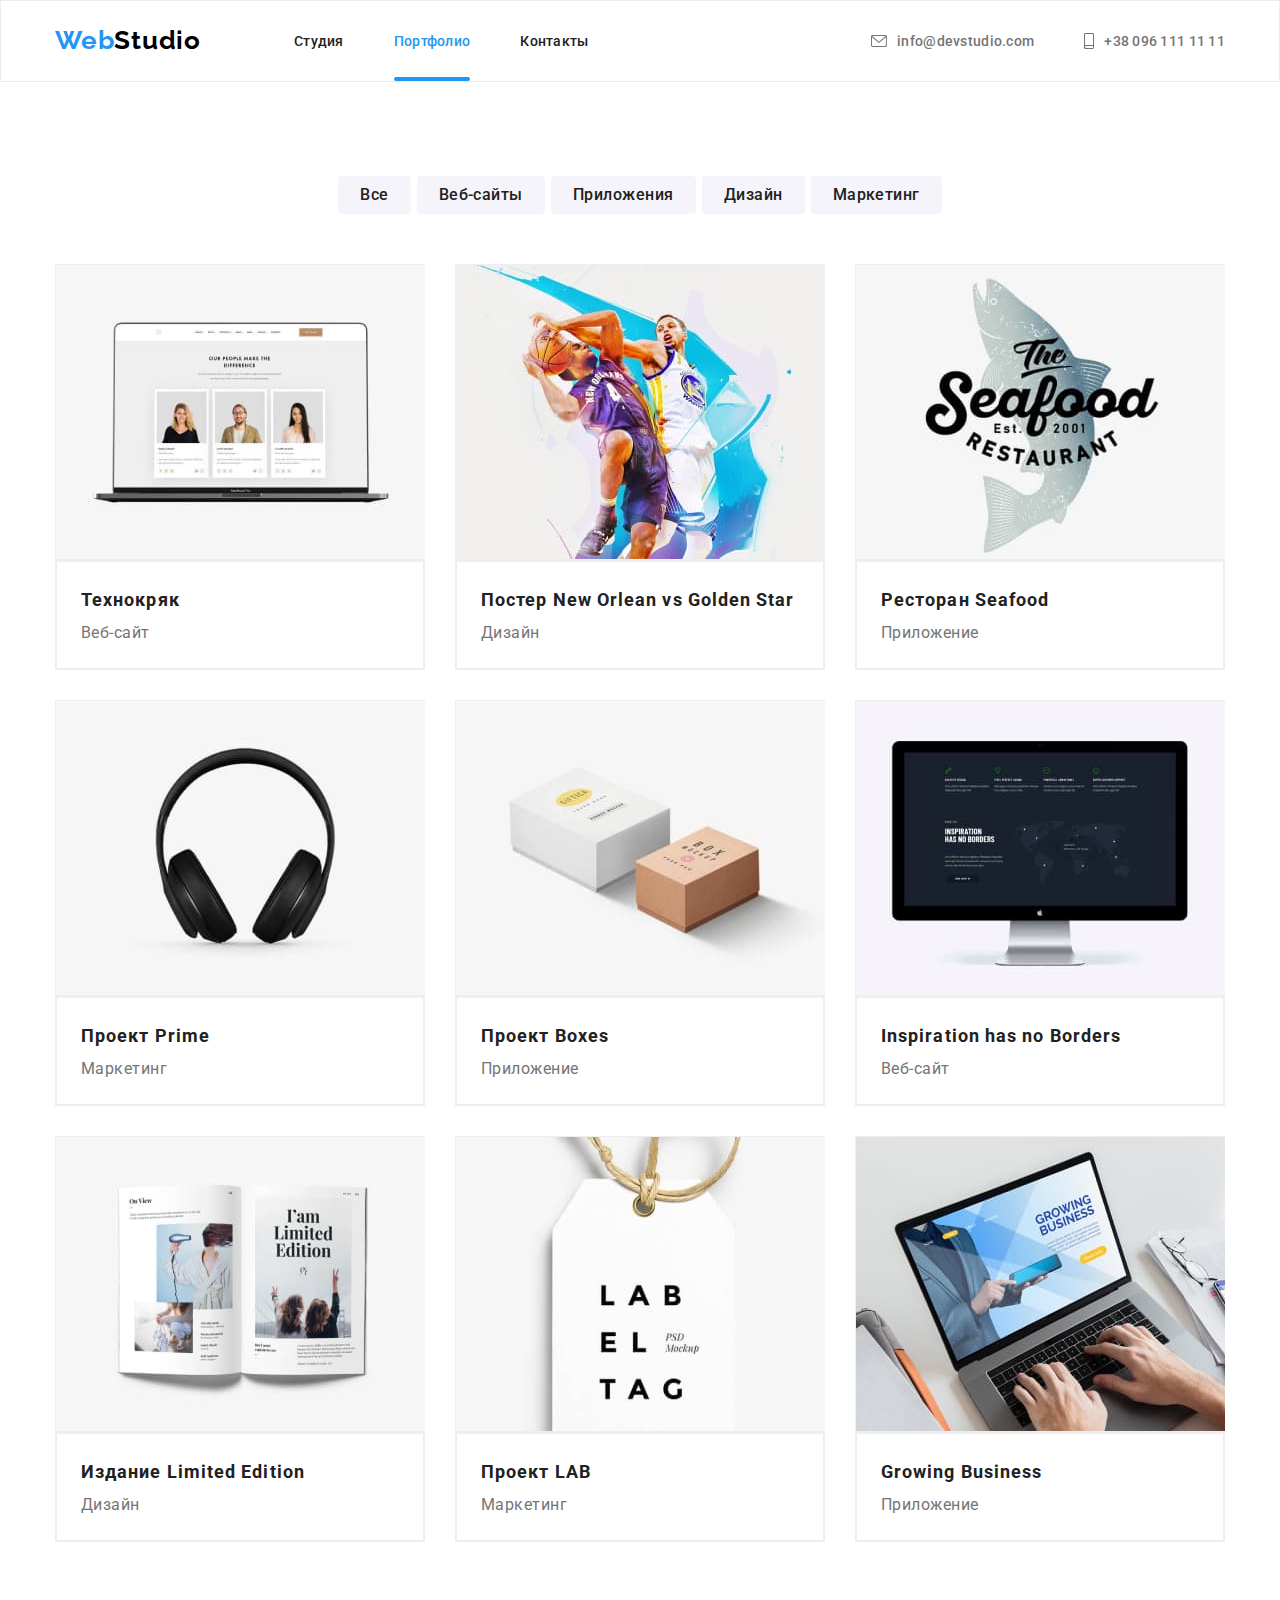
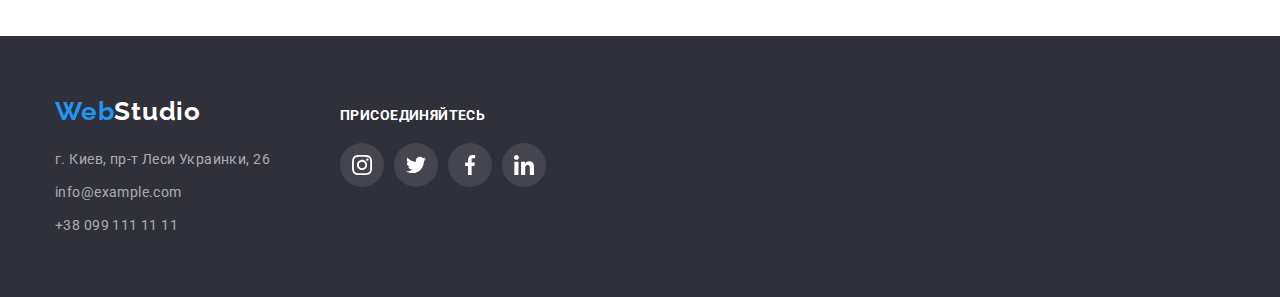
==== portfolio.html @ c4690840 "form" ====
<!DOCTYPE html>
<html lang="ru">
  <head>
    <meta charset="UTF-8" />
    <meta http-equiv="X-UA-Compatible" content="IE=edge" />
    <meta name="viewport" content="width=device-width, initial-scale=1.0" />
    <title>Portfolio</title>
    <link rel="preconnect" href="https://fonts.googleapis.com" />
    <link rel="preconnect" href="https://fonts.gstatic.com" crossorigin />
    <link
      href="https://fonts.googleapis.com/css2?family=Raleway:wght@700&family=Roboto:wght@400;500;700;900&display=swap"
      rel="stylesheet"
    />
    <link
      rel="stylesheet"
      href="https://cdnjs.cloudflare.com/ajax/libs/modern-normalize/1.1.0/modern-normalize.min.css"
    />
    <link rel="stylesheet" href="./css/styles.css" />
  </head>
  <body>
    <header class="header">
      <div class="container container-nav">
        <nav class="nav">
          <a href="#" class="logo"><span class="logo-part"> Web</span>Studio</a>
          <ul class="nav-list">
            <li class="nav-item">
              <a href="#" class="nav-link">Студия</a>
            </li>
            <li class="nav-item">
              <a href="./portfolio.html" class="nav-link current">Портфолио</a>
            </li>
            <li class="nav-item"><a href="#" class="nav-link">Контакты</a></li>
          </ul>
        </nav>
        <ul class="header-list">
          <li class="header-item">
            <a href="#" class="header-link"
              ><svg class="header-icon" width="16" height="12">
                <use href="./images/icons.svg#icon-post"></use>
              </svg>
              info@devstudio.com</a
            >
          </li>
          <li class="header-item">
            <a href="#" class="header-link"
              ><svg class="header-icon" width="10" height="16">
                <use href="./images/icons.svg#icon-smartphone"></use>
              </svg>
              +38 096 111 11 11</a
            >
          </li>
        </ul>
      </div>
    </header>
    <main>
      <section class="portfolio">
        <div class="container">
          <h1 class="visually-hidden">Наши предложения</h1>
          <ul class="portfolio-btn-list">
            <li class="portfolio-btn-item">
              <button type="button" class="btn">Все</button>
            </li>
            <li class="portfolio-btn-item">
              <button type="button" class="btn">Веб-сайты</button>
            </li>
            <li class="portfolio-btn-item">
              <button type="button" class="btn">Приложения</button>
            </li>
            <li class="portfolio-btn-item">
              <button type="button" class="btn">Дизайн</button>
            </li>
            <li class="portfolio-btn-item">
              <button type="button" class="btn">Маркетинг</button>
            </li>
          </ul>
          <ul class="portfolio-list">
            <il class="portfolio-item">
              <div class="portfolio-card">
              <a href="#" class="portfolio-link">
                <img
                  src="./images/tehnokryak.jpg  "
                  alt=""
                  width="370"
                  height="294"/>
                <p class="portfolio-text">
                  Технокряк это современная площадка распространения
                  коронавируса. Компании используют эту платформу для цифрового
                  шпионажа и атак на защищённые сервера конкурентов.
                </p>
              </div>
                <div class="img-content">
                  <h2 class="portfolio-subtitle">Технокряк</h2>
                  <p class="portfolio-desc">Веб-сайт</p>
                </div>
              </a>
            </il>
            <il class="portfolio-item">
              <div class="portfolio-card">
                <a href="#" class="portfolio-link">
                  <img
                  src="./images/poster.jpg"
                  alt=""
                  width="370"
                  height="294"/>
                <p class="portfolio-text">
                  Технокряк это современная площадка распространения
                  коронавируса. Компании используют эту платформу для цифрового
                  шпионажа и атак на защищённые сервера конкурентов.
                </p>
              </div>
                <div class="img-content">
                  <h2 class="portfolio-subtitle">
                    Постер New Orlean vs Golden Star
                  </h2>
                  <p class="portfolio-desc">Дизайн</p>
                </div>
                </a>
                </il>
            <il class="portfolio-item">
              <div class="portfolio-card">
              <a href="#" class="portfolio-link">
                <img
                  src="./images/restoran.jpg"
                  alt=""
                  width="370"
                  height="294"/>
                <p class="portfolio-text">
                  Технокряк это современная площадка распространения
                  коронавируса. Компании используют эту платформу для цифрового
                  шпионажа и атак на защищённые сервера конкурентов.
                </p>
              </div>
                <div class="img-content">
                  <h2 class="portfolio-subtitle">Ресторан Seafood</h2>
                  <p class="portfolio-desc">Приложение</p>
                </div>
                </a>
              </il>
            <il class="portfolio-item"
              >
              <div class="portfolio-card">
                <a href="#" class="portfolio-link">
                <img
                  src="./images/headphones.jpg"
                  alt=""
                  width="370"
                  height="294"/>
                <p class="portfolio-text">
                  Технокряк это современная площадка распространения
                  коронавируса. Компании используют эту платформу для цифрового
                  шпионажа и атак на защищённые сервера конкурентов.
                </p>
              </div>
                <div class="img-content">
                  <h2 class="portfolio-subtitle">Проект Prime</h2>
                  <p class="portfolio-desc">Маркетинг</p>
                </div>
                </a>
              </il>
            <il class="portfolio-item">
              <div class="portfolio-card">
                <a href="#" class="portfolio-link">
                <img src="./images/box.jpg" alt="" width="370" height="294" />
                <p class="portfolio-text">
                  Технокряк это современная площадка распространения
                  коронавируса. Компании используют эту платформу для цифрового
                  шпионажа и атак на защищённые сервера конкурентов.
                </p>
              </div>
                <div class="img-content">
                  <h2 class="portfolio-subtitle">Проект Boxes</h2>
                  <p class="portfolio-desc">Приложение</p>
                </div>
                </a>
              </il>
            <il class="portfolio-item">
              <div class="portfolio-card">
                <a href="#" class="portfolio-link">
                <img
                  src="./images/monitor.jpg"
                  alt=""
                  width="370"
                  height="294"/>
                <p class="portfolio-text">
                  Технокряк это современная площадка распространения
                  коронавируса. Компании используют эту платформу для цифрового
                  шпионажа и атак на защищённые сервера конкурентов.
                </p>
              </div>
                <div class="img-content">
                  <h2 lang="en" class="portfolio-subtitle">
                    Inspiration has no Borders
                  </h2>
                  <p class="portfolio-desc">Веб-сайт</p>
                </div>
                </a>
              </il>
            <il class="portfolio-item">
              <div class="portfolio-card">
                <a href="#" class="portfolio-link">
                <img
                  src="./images/libre.jpg"
                  alt=""
                  width="370"
                  height="294"/>
                <p class="portfolio-text">
                  Технокряк это современная площадка распространения
                  коронавируса. Компании используют эту платформу для цифрового
                  шпионажа и атак на защищённые сервера конкурентов.
                </p>
              </div>
                <div class="img-content">
                  <h2 class="portfolio-subtitle">Издание Limited Edition</h2>
                  <p class="portfolio-desc">Дизайн</p>
                </div>
                </a>
              </il>
            <il class="portfolio-item">
              <div class="portfolio-card">
                <a href="#" class="portfolio-link">
                <img
                  src="./images/label.jpg"
                  alt=""
                  width="370"
                  height="294"/>
                <p class="portfolio-text">
                  Технокряк это современная площадка распространения
                  коронавируса. Компании используют эту платформу для цифрового
                  шпионажа и атак на защищённые сервера конкурентов.
                </p>
              </div>
                <div class="img-content">
                  <h2 class="portfolio-subtitle">Проект LAB</h2>
                  <p class="portfolio-desc">Маркетинг</p>
                </div>
                </a>
              </il>
            <il class="portfolio-item">
              <div class="portfolio-card">
                <a href="#" class="portfolio-link">
                <img src="./images/comp.jpg" alt="" width="370" height="294" />
                <p class="portfolio-text">
                  Технокряк это современная площадка распространения
                  коронавируса. Компании используют эту платформу для цифрового
                  шпионажа и атак на защищённые сервера конкурентов.
                </p>
              </div>
                <div class="img-content">
                  <h2 lang="en" class="portfolio-subtitle">Growing Business</h2>
                  <p class="portfolio-desc">Приложение</p>
                </div>
                </a>
              </il>
          </ul>
        </div>
      </section>
    </main>
    <footer class="footer">
      <div class="container footer-container">
        <div>
          <a href="#" class="logo footer-logo"
            ><span class="logo-part"> Web</span>Studio</a
          >
          <address class="address">
            <ul class="address-list">
              <li class="address-item">
                <a
                  href="https://goo.gl/maps/r9xkgUgdmRvSHFE36"
                  target="_blank"
                  rel="noreferrer noopener"
                  class="address-link-map address-link"
                  >г. Киев, пр-т Леси Украинки, 26
                </a>
              </li>
              <li class="address-item">
                <a href="mailto:info@example.com" class="address-link"
                  >info@example.com</a
                >
              </li>
              <li class="address-item">
                <a href="tel:+380991111111" class="address-link"
                  >+38 099 111 11 11</a
                >
              </li>
            </ul>
          </address>
        </div>
        <div class="footer-media">
          <h3 class="media-title">присоединяйтесь</h3>
          <ul class="media-list">
            <li class="media-item">
              <a href="" class="media-link">
                <svg class="media-icon" width="20" height="20">
                  <use href="./images/icons.svg#icon-instagram"></use>
                </svg>
              </a>
            </li>
            <li class="media-item">
              <a href="" class="media-link">
                <svg class="media-icon" width="20" height="20">
                  <use href="./images/icons.svg#icon-twitter"></use>
                </svg>
              </a>
            </li>
            <li class="media-item">
              <a href="" class="media-link">
                <svg class="media-icon" width="20" height="20">
                  <use href="./images/icons.svg#icon-facebook"></use>
                </svg>
              </a>
            </li>
            <li class="media-item">
              <a href="" class="media-link">
                <svg class="media-icon" width="20" height="20">
                  <use href="./images/icons.svg#icon-linkedin"></use>
                </svg>
              </a>
            </li>
          </ul>
        </div>
      </div>
    </footer>
  </body>
</html>
---- css/styles.css ----
:root {
  --primary-text-color: #757575;
  --second-text-color: #212121;
  --accent-color: #2196f3;
  --main-color: #ffffff;
  --team-bg-color: #f5f4fa;
  --footer-text: rgba(255, 255, 255, 0.6);
  --footer-bg: #2f303a;
  --logo-color: #000000;
  --icons-color: #afb1b8;
  --primary-font: Roboto, sans-serif;
  --second-font: Raleway, sans-serif;
}
body {
  color: var(--primary-text-color);
  background-color: var(--main-color);
  font-family: var(--primary-font);
  font-size: 14px;
}

ul {
  padding: 0;
  margin: 0;
  list-style: none;
}
a {
  text-decoration: none;
  color: inherit;
}
p,
h1,
h2,
h3 {
  margin: 0;
}
img {
  display: block;
}
.container {
  width: 1200px;
  padding: 0 15px;
  margin: 0 auto;
}

/* header */

.header {
  border: 1px solid #ececec;
}
.container-nav {
  display: flex;
  align-items: center;
}
.logo {
  display: block;
  padding: 24px 0 25px 0;
  color: var(--logo-color);
  font-family: var(--second-font);
  font-weight: 700;
  font-size: 26px;
  line-height: 1.2;
  letter-spacing: 0.03em;
}
.logo-part {
  color: var(--accent-color);
}
.nav {
  display: flex;
}
.nav-list {
  display: flex;
  margin-left: 93px;
}

.nav-list .nav-item:not(:last-child) {
  margin-right: 50px;
}
.nav-link,
.header-link {
  display: flex;
  justify-content: center;
  align-items: center;
  padding: 32px 0 32px 0;
  color: var(--second-text-color);
  font-weight: 500;
  line-height: calc(16 / 14);
  letter-spacing: 0.02em;
  transition: color 250ms cubic-bezier(0.4, 0, 0.2, 1);
}
.header-icon {
  fill: currentColor;
  margin-right: 10px;
}
.current {
  color: var(--accent-color);
  position: relative;
}
.current::after {
  content: "";
  width: 100%;
  height: 4px;
  position: absolute;
  background-color: var(--accent-color);
  border-radius: 2px;
  left: 0;
  bottom: 0;
}
.header-list {
  display: flex;
  margin-left: auto;
}
.header-list .header-item + .header-item {
  margin-left: 50px;
}
.header-link {
  color: var(--primary-text-color);
}
.nav-link:hover,
.header-link:hover,
.address-link:hover,
.nav-link:focus,
.header-link:focus,
.address-link:focus {
  color: var(--accent-color);
}

/* hero */

.hero {
  max-height: 600px;
  max-width: 1600px;
  margin-right: auto;
  margin-left: auto;
  background-image: linear-gradient(
      rgba(47, 48, 58, 0.4),
      rgba(47, 48, 58, 0.4)
    ),
    url(../images/background.jpg);
  padding: 195px 0 200px 0;
  text-align: center;
  background-color: var(--footer-bg);
}
.hero-title {
  width: 696px;
  margin: auto;
  margin-bottom: 48px;
  color: var(--main-color);
  font-weight: 900;
  font-size: 44px;
  line-height: calc(60 / 44);
  text-transform: uppercase;
  letter-spacing: 0.06em;
}
.hero-btn {
  display: inline-block;
  padding: 8px 32px;
  min-width: 200px;
  color: var(--main-color);
  background-color: var(--accent-color);
  box-shadow: 0px 4px 4px rgba(0, 0, 0, 0.15);
  border-radius: 4px;
  border: none;
  font-family: inherit;
  font-weight: 700;
  font-size: 16px;
  line-height: calc(30 / 16);
  letter-spacing: 0.06em;
  text-align: center;
  cursor: pointer;
}

/* Section benefits */
.visually-hidden {
  position: absolute;
  white-space: nowrap;
  width: 1px;
  height: 1px;
  overflow: hidden;
  border: 0;
  padding: 0;
  clip: rect(0 0 0 0);
  clip-path: inset(50%);
  margin: -1px;
}
.benefits {
  padding-top: 94px;
  padding-bottom: 94px;
}
.benefits-list {
  display: flex;
  flex-wrap: wrap;
}
.benefits-item {
  width: 270px;
}
.benefits-list .benefits-item:not(:last-child) {
  margin-right: 30px;
}
.benefits-photo {
  margin-bottom: 30px;
  display: flex;
  justify-content: center;
  align-items: center;
  width: 270px;
  height: 120px;
  background-color: var(--team-bg-color);
}

.benefits-item-title {
  margin-bottom: 10px;
  color: var(--second-text-color);
  font-weight: 700;
  font-size: 14px;
  line-height: calc(16 / 14);
  letter-spacing: 0.03em;
  text-transform: uppercase;
}
.benefits-item-desc {
  color: var(--primary-text-color);
  line-height: calc(24 / 14);
  letter-spacing: 0.03em;
}

/* Section works */
.works {
  padding-bottom: 94px;
}
.works-list {
  display: flex;
  flex-wrap: wrap;
}
.works-list .works-item:not(:last-child) {
  margin-right: 30px;
}
.works-title,
.team-title {
  margin-bottom: 50px;
  color: var(--second-text-color);
  font-weight: 700;
  font-size: 36px;
  line-height: calc(42 / 36);
  letter-spacing: 0.03em;
  text-align: center;
}

/* Section team */

.team {
  padding-top: 94px;
  padding-bottom: 94px;
  background-color: var(--team-bg-color);
}
.team-list {
  display: flex;
  flex-wrap: wrap;
}
.team-item {
  background-color: var(--main-color);
  box-shadow: 0px 1px 3px rgba(0, 0, 0, 0.12), 0px 1px 1px rgba(0, 0, 0, 0.14),
    0px 2px 1px rgba(0, 0, 0, 0.2);
  border-radius: 0px 0px 4px 4px;
}

.team-list .team-item:not(:last-child) {
  margin-right: 30px;
}
.team-content {
  text-align: center;
  padding: 30px 0 30px 0;
}
.team-name {
  margin-bottom: 10px;
  color: var(--second-text-color);
  font-weight: 500;
  font-size: 16px;
  line-height: calc(19 / 16);
  letter-spacing: 0.03em;
}
.team-prof {
  margin-bottom: 16px;
  color: var(--primary-text-color);
  font-size: 16px;
  line-height: calc(19 / 16);
  letter-spacing: 0.03em;
}
.team-socials-list {
  display: flex;
  justify-content: center;
}

.team-social-link {
  width: 44px;
  height: 44px;
  display: flex;
  justify-content: center;
  align-items: center;
  border-radius: 50%;
  background-color: var(--main-color);
  color: var(--icons-color);
  transition: color 250ms cubic-bezier(0.4, 0, 0.2, 1),
    background-color 250ms cubic-bezier(0.4, 0, 0.2, 1);
}
.team-socials-icon {
  fill: currentColor;
}
.team-social-link:hover,
.team-social-link:focus {
  background-color: var(--accent-color);
  color: var(--main-color);
}
.team-social-item + .team-social-item {
  margin-left: 10px;
}

/*clients*/
.clients {
  padding: 94px 0 104px 0;
}

.clients-title {
  margin-bottom: 50px;
  font-size: 36px;
  line-height: calc(42 / 36);
  text-align: center;
  letter-spacing: 0.03em;

  color: var(--second-text-color);
}
.clients-list {
  display: flex;
  justify-content: center;
}
.clients-item + .clients-item {
  margin-left: 30px;
}
.clients-link {
  width: 170px;
  height: 87px;
  display: flex;
  align-items: center;
  justify-content: center;
  border: 1px solid #afb1b8;
  border-radius: 4px;
  color: var(--icons-color);
  transition: color 250ms cubic-bezier(0.4, 0, 0.2, 1),
    border-color 250ms cubic-bezier(0.4, 0, 0.2, 1);
}
.clients-icon {
  fill: currentColor;
}
.clients-link:hover,
.clients-link:focus {
  border-color: var(--accent-color);
  color: var(--accent-color);
}
/* footer */

.footer {
  padding: 60px 0 60px 0;
  background-color: var(--footer-bg);
}
.footer-container {
  display: flex;
  align-items: baseline;
}
.footer-logo {
  padding: 0;
  margin-bottom: 20px;
  color: var(--main-color);
}
.address-item:not(:last-child) {
  margin-bottom: 9px;
}
.address-link-map {
  color: var(--main-color);
  font-style: normal;
  line-height: calc(24 / 14);
  letter-spacing: 0.03em;
}
.address-link {
  color: var(--footer-text);
  font-style: normal;
  font-weight: 400;
  line-height: calc(24 / 14);
  letter-spacing: 0.03em;
}
.footer-media {
  margin-left: 70px;
}
.media-title {
  margin-bottom: 20px;
  font-weight: 700;
  font-size: 14px;
  line-height: calc(16 / 14);
  letter-spacing: 0.03em;
  text-transform: uppercase;

  color: var(--main-color);
}
.media-list {
  display: flex;
}
.media-item + .media-item {
  margin-left: 10px;
}
.media-link {
  display: flex;
  justify-content: center;
  align-items: center;
  width: 44px;
  height: 44px;
  border-radius: 50%;
  background-color: rgba(255, 255, 255, 0.1);
  color: var(--main-color);
  transition: background-color 250ms cubic-bezier(0.4, 0, 0.2, 1);
}
.media-icon {
  fill: currentColor;
}
.media-link:hover,
.media-link:focus {
  background-color: var(--accent-color);
}
.container-form {
  display: flex;
  margin-left: 93px;
}
.footer-label {
  margin-bottom: 20px;
  font-weight: 700;
  font-size: 14px;
  line-height: calc(16 / 14);
  letter-spacing: 0.03em;
  text-transform: uppercase;
  color: var(--main-color);
}
.footer-wrap {
  display: flex;
  margin-right: 12px;
}
.footer-input {
  padding: 16px 15px;
  margin-right: 12px;
  width: 358px;
  height: 50px;
  background-color: var(--footer-bg);
  border: 1px solid rgba(255, 255, 255, 0.3);
  filter: drop-shadow(0px 4px 4px rgba(0, 0, 0, 0.15));
  border-radius: 4px;
  outline: none;
}
.footer-btn {
  display: flex;
  align-items: center;
  justify-content: center;
  width: 200px;
  height: 50px;
  font-weight: 700;
  font-size: 16px;
  line-height: calc(30 / 16);
  letter-spacing: 0.06em;

  color: var(--main-color);
  box-shadow: 0px 4px 4px rgba(0, 0, 0, 0.15);
  background-color: var(--accent-color);
  border: none;
  border-radius: 4px;
  cursor: pointer;
}
.footer-form-icon {
  fill: var(--main-color);
  margin-left: 10px;
}

/*modal*/

.backdrop {
  width: 100%;
  height: 100%;
  background-color: rgba(0, 0, 0, 0.2);
  position: fixed;
  top: 0;
  transition: opacity 250ms, visibility 250ms cubic-bezier(0.4, 0, 0.2, 1);
}
.backdrop.is-hidden .modal {
  transform: rotate(-400deg) scale(0.5) cubic-bezier(0.4, 0, 0.2, 1);
}
.modal {
  position: absolute;
  width: 528px;
  min-height: 581px;
  padding: 40px;
  background-color: var(--main-color);
  border-radius: 4px;

  top: 50%;
  left: 50%;
  transform: translate(-50%, -50%) rotate(0) scale(1);
  transition: transform 250ms;
}
.modal-close-btn {
  position: absolute;
  top: 8px;
  right: 8px;
  border-radius: 50%;
  border: 1px solid rgba(0, 0, 0, 0.1);
  padding: 9px 10px;
  background-color: var(--main-color);
  cursor: pointer;
  transition: border-color 250ms cubic-bezier(0.4, 0, 0.2, 1),
    fill 250ms cubic-bezier(0.4, 0, 0.2, 1);
}
.modal-close-btn:hover,
.modal-close-btn:focus {
  fill: var(--accent-color);
  border-color: var(--accent-color);
}
.is-hidden {
  opacity: 0;
  pointer-events: none;
  visibility: hidden;
}
.modal-title {
  margin-bottom: 12px;
  font-weight: 700;
  font-size: 20px;
  line-height: calc(23 / 20);
  text-align: center;
  letter-spacing: 0.03em;

  color: var(--second-text-color);
}
.form-field {
  margin-bottom: 10px;
}
.modal-label {
  display: block;
  margin-bottom: 4px;
  font-weight: 400;
  font-size: 12px;
  line-height: calc(14 / 12);
  letter-spacing: 0.01em;
  color: var(--primary-text-color);
}
.modal-input {
  width: 100%;
  height: 40px;
  padding-left: 42px;
  border: 1px solid rgba(33, 33, 33, 0.2);
  border-radius: 4px;
  outline: none;
  transition: border 250ms cubic-bezier(0.4, 0, 0.2, 1);
}
.modal-input:focus,
.modal-text:focus,
.modal-input:hover,
.modal-text:hover {
  border-color: var(--accent-color);
}
.modal-input:focus + .modal-icon {
  fill: var(--accent-color);
}

.input-icon {
  position: relative;
}
.modal-icon {
  position: absolute;
  left: 12px;
  top: 50%;
  transform: translateY(-50%);
  transition: fill 250ms cubic-bezier(0.4, 0, 0.2, 1);
}
.modal-text {
  margin-bottom: 20px;
  padding: 12px 16px;
  width: 100%;
  height: 120px;
  border: 1px solid rgba(33, 33, 33, 0.2);
  border-radius: 4px;
  outline: none;
  resize: none;
  transition: border-color 250ms cubic-bezier(0.4, 0, 0.2, 1);
}
.modal-text::placeholder {
  color: rgba(117, 117, 117, 0.5);
}
.form-check {
  margin-bottom: 32px;
  padding-left: 10px;
}

.checkbox-text {
  display: flex;
  align-items: center;
  font-weight: 400;
  font-size: 14px;
  line-height: calc(24 / 14);
  letter-spacing: 0.03em;

  color: var(--primary-text-color);
}
.checkbox-text::before {
  content: "";
  margin-right: 10px;
  width: 16px;
  height: 15px;
  display: block;
  border: 2px solid #000000;
  border-radius: 2px;
  border-color: var(--second-text-color);
}
.modal-checkbox:checked + .checkbox-text::before {
  background-image: url(../images/icon-check.svg);
  border: none;
}
.modal-checkbox:focus + .checkbox-text::before {
  border-color: var(--accent-color);
}
.modal-checkbox:hover + .checkbox-text::before {
  border-color: var(--accent-color);
}
.terms {
  color: var(--accent-color);
  text-decoration: underline;
  margin-left: 5px;
}
.modal-btn {
  display: block;
  margin: 0 auto;
  min-width: 200px;
  height: 50px;
  font-weight: 700;
  font-size: 16px;
  line-height: calc(30 / 16);
  color: var(--main-color);
  background-color: var(--accent-color);
  box-shadow: 0px 4px 4px rgba(0, 0, 0, 0.15);
  border-radius: 4px;
  border: none;
  cursor: pointer;
}
.modal-btn:hover,
.modal-btn:focus {
  background-color: #188ce8;
}

/* portfolio */
.portfolio {
  padding-top: 94px;
  padding-bottom: 94px;
}
.portfolio-btn-list {
  margin-bottom: 50px;
  display: flex;
  justify-content: center;
}
.portfolio-btn-list .portfolio-btn-item:not(:last-child) {
  margin-right: 6px;
}
.btn {
  padding: 6px 22px;
  color: var(--second-text-color);
  background-color: var(--team-bg-color);
  font-family: inherit;
  font-weight: 500;
  font-size: 16px;
  line-height: calc(26 / 16);
  letter-spacing: 0.03em;
  text-align: center;
  border-radius: 4px;
  border: none;
  cursor: pointer;
  transition: color 250ms cubic-bezier(0.4, 0, 0.2, 1),
    background-color 250ms cubic-bezier(0.4, 0, 0.2, 1),
    box-shadow 250ms cubic-bezier(0.4, 0, 0.2, 1);
}
.btn:focus,
.btn:hover {
  color: var(--main-color);
  background-color: var(--accent-color);
  box-shadow: 0px 3px 1px rgba(0, 0, 0, 0.1), 0px 1px 2px rgba(0, 0, 0, 0.08),
    0px 2px 2px rgba(0, 0, 0, 0.12);
}

.portfolio-list {
  display: flex;
  flex-wrap: wrap;
}
.portfolio-item {
  width: 370px;
  margin-right: 30px;
  margin-bottom: 30px;
}
.portfolio-item:nth-child(3n) {
  margin-right: 0;
}
.portfolio-item:nth-last-child(-n + 3) {
  margin-bottom: 0;
}
.portfolio-link {
  display: block;
  border: 1px solid #eeeeee;
  transition: box-shadow 250ms cubic-bezier(0.4, 0, 0.2, 1);
}
.portfolio-link:hover,
.portfolio-link:focus {
  box-shadow: 0px 1px 1px rgba(0, 0, 0, 0.12), 0px 4px 4px rgba(0, 0, 0, 0.06),
    1px 4px 6px rgba(0, 0, 0, 0.16);
}
.img-content {
  padding: 20px 24px;
  border: 1px solid #eeeeee;
}
.portfolio-item:hover .portfolio-text {
  transform: translateY(0);
}
.portfolio-card {
  position: relative;
  overflow: hidden;
}
.portfolio-text {
  position: absolute;
  top: 0;
  left: 0;
  height: 100%;
  padding: 63px 24px;
  font-weight: 400;
  font-size: 18px;
  line-height: calc(28 / 18);
  letter-spacing: 0.03em;
  color: var(--main-color);
  background-color: rgba(33, 150, 243, 0.9);
  transform: translateY(100%);
  transition: transform 250ms cubic-bezier(0.4, 0, 0.2, 1);
}
.portfolio-subtitle {
  color: var(--second-text-color);
  font-weight: 700;
  font-size: 18px;
  line-height: calc(36 / 18);
  letter-spacing: 0.06em;
}
.portfolio-desc {
  color: var(--primary-text-color);
  font-size: 16px;
  line-height: calc(30 / 16);
  letter-spacing: 0.03em;
}
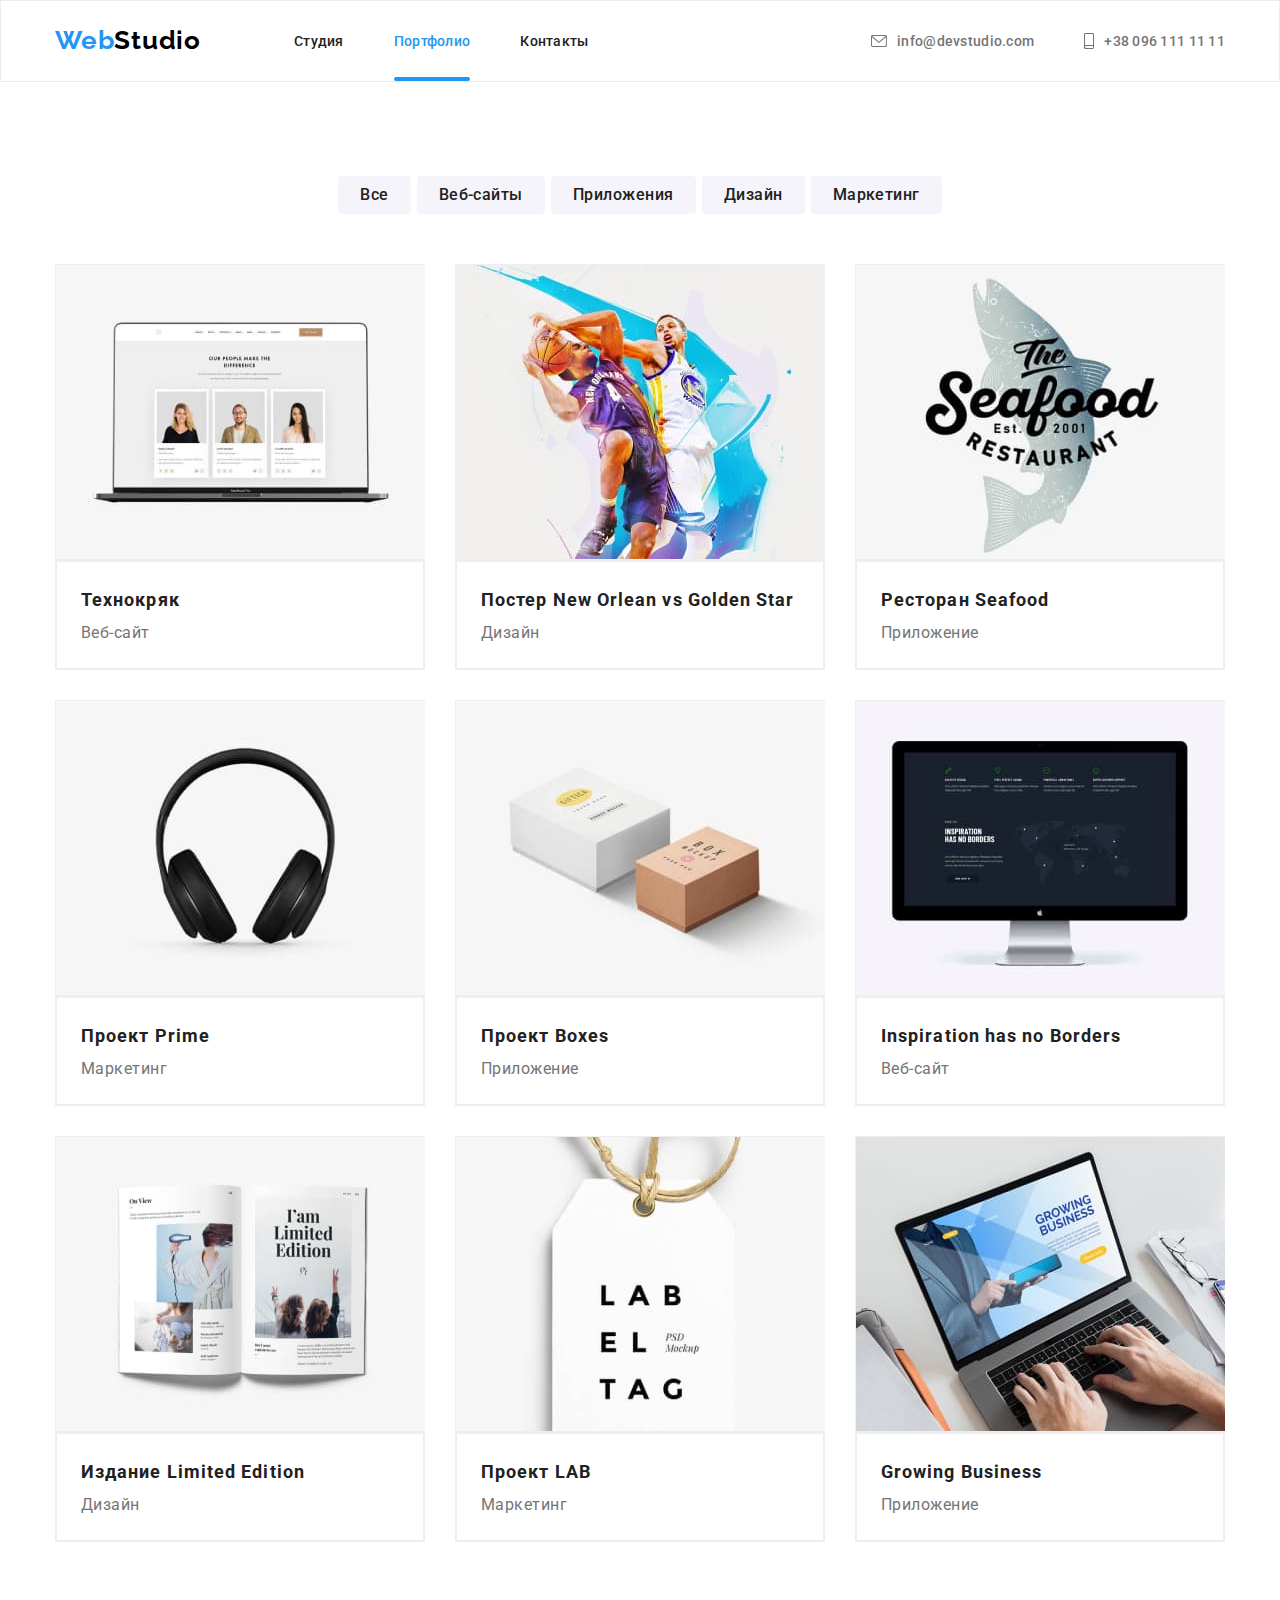
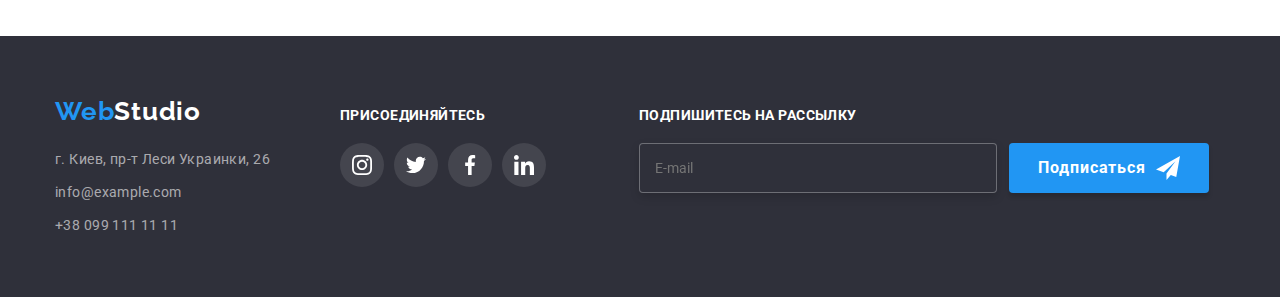
==== commit b28fa1b1: "footer form" ====
--- a/portfolio.html
+++ b/portfolio.html
@@ -318,6 +318,26 @@
             </li>
           </ul>
         </div>
+        <div class="container-form">
+          <form class="footer-form">
+            <p class="footer-label">Подпишитесь на рассылку</p>
+            <div class="footer-wrap">
+              <label for="mail"></label>
+              <input
+                type="email"
+                name="mail"
+                id="mail"
+                placeholder="E-mail"
+                class="footer-input"
+              />
+              <button type="submit" class="footer-btn">
+                Подписаться<svg class="footer-form-icon" width="24" height="24">
+                  <use href="./images/icons.svg#icon-airplane"></use>
+                </svg>
+              </button>
+            </div>
+          </form>
+        </div>
       </div>
     </footer>
   </body>
